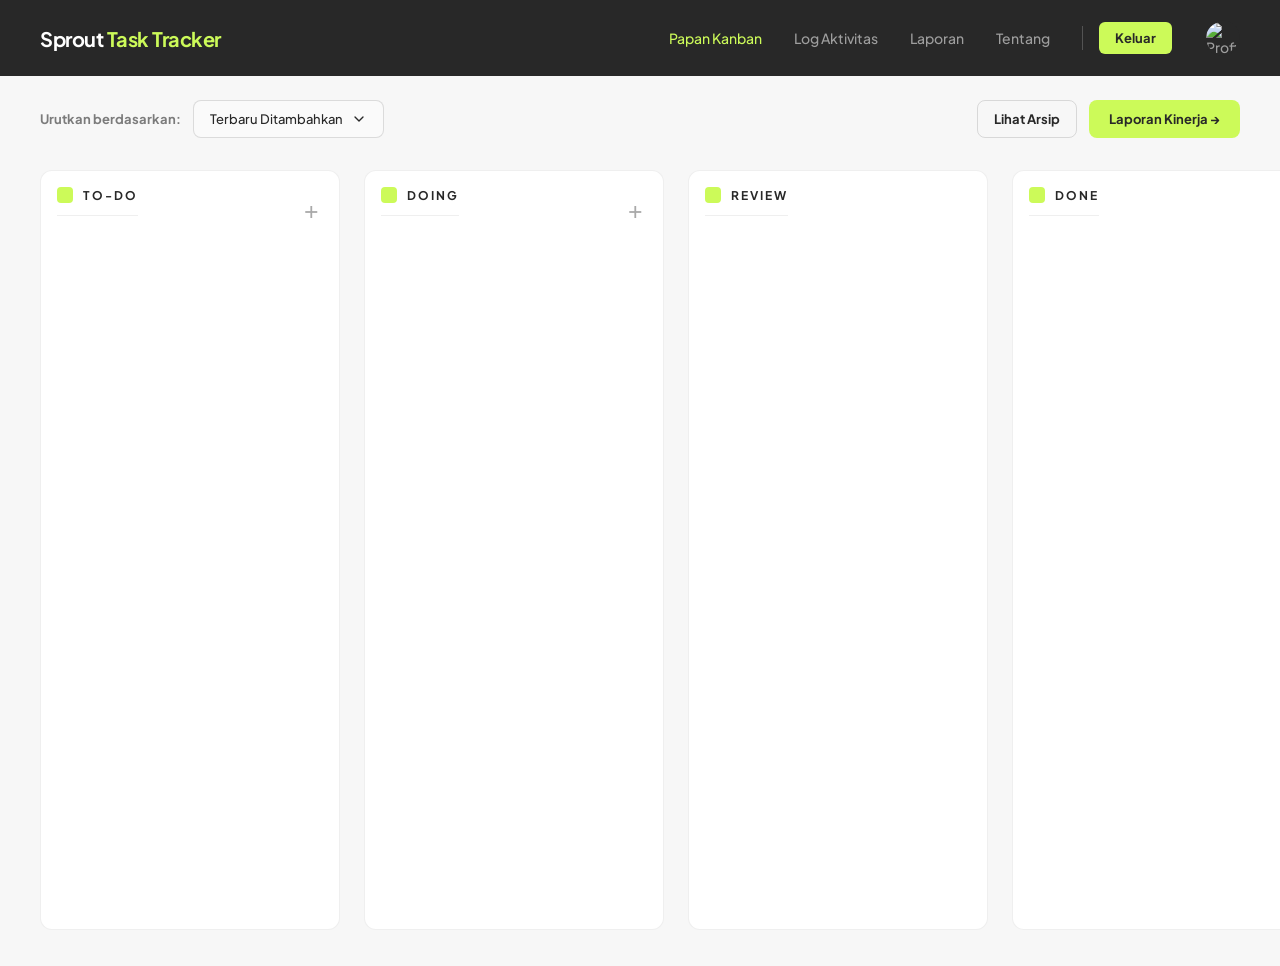
==== index.html @ 3f8a5797 "Add favicon link to index.html" ====
<!DOCTYPE html>
<html lang="id">
<head>
    <meta charset="UTF-8">
    <meta name="viewport" content="width=device-width, initial-scale=1.0">
    <title>Sprout Task Tracker</title>
    <link rel="icon" type="image/svg+xml" href="data:image/svg+xml,<svg xmlns='http://www.w3.org/2000/svg' viewBox='0 0 100 100'><rect width='100' height='100' rx='20' fill='%23282828'/><path d='M30,80 C30,50 50,30 80,30 C60,50 45,60 45,80 Z' fill='%23CCFA59'/></svg>">
    <link href="https://fonts.googleapis.com/css2?family=Plus+Jakarta+Sans:wght@400;500;700&display=swap" rel="stylesheet">
    <link rel="stylesheet" href="style.css">
</head>
<body>
    <nav class="navbar">
        <h2>Sprout <span>Task Tracker</span></h2>
        <div class="nav-links">
            <a href="index.html" class="active">Papan Kanban</a>
            <a href="log.html">Log Aktivitas</a>
            <a href="report.html">Laporan</a>
            <a href="tentang.html">Tentang</a>
            <div style="width: 1px; height: 24px; background: rgba(255,255,255,0.2); margin: 0 16px 0 32px;"></div>
            <button onclick="prosesLogout()" style="margin-left: 0;">Keluar</button>
            <a href="profile.html" class="nav-profile-link" style="position: relative;">
                <img id="navProfileIcon" src="" alt="Profil">
                <span id="notifBadge" class="notif-badge" style="display: none;"></span>
            </a>
        </div>
    </nav>

    <main class="board-container">
        <div class="board-controls" style="display: flex; justify-content: space-between; align-items: center; width: 100%;">
            <div style="display: flex; align-items: center; gap: 12px;">
                <span class="control-label">Urutkan berdasarkan:</span>
                <select id="sortSelect" class="sprout-select" onchange="renderPapanKanban()">
                    <option value="default">Terbaru Ditambahkan</option>
                    <option value="dueDate">Tenggat Waktu</option>
                    <option value="category">Kategori</option>
                </select>
            </div>
            <div style="display: flex; gap: 12px;">
                <button onclick="bukaModalArsip()" style="background-color: transparent; color: #282828; border: 1px solid rgba(40,40,40,0.15); padding: 10px 16px; border-radius: 8px; font-size: 13px; font-weight: 700; cursor: pointer;">Lihat Arsip</button>
                <button onclick="window.location.href='report.html'" style="background-color: #CCFA59; color: #282828; border: none; padding: 10px 20px; border-radius: 8px; font-size: 13px; font-weight: 700; cursor: pointer;">Laporan Kinerja →</button>
            </div>
        </div>

        <div class="board">
            <div class="column" ondrop="drop(event, 'todo')" ondragover="allowDrop(event)">
                <div class="column-header">
                    <h3>To-Do</h3>
                    <button class="icon-add-btn" onclick="bukaModalTambah('todo')" title="Tambah Tugas">+</button>
                </div>
                <div class="task-list" id="list-todo"></div>
            </div>
            <div class="column" ondrop="drop(event, 'doing')" ondragover="allowDrop(event)">
                <div class="column-header">
                    <h3>Doing</h3>
                    <button class="icon-add-btn" onclick="bukaModalTambah('doing')" title="Tambah Tugas">+</button>
                </div>
                <div class="task-list" id="list-doing"></div>
            </div>
            <div class="column" ondrop="drop(event, 'review')" ondragover="allowDrop(event)">
                <div class="column-header"><h3>Review</h3></div>
                <div class="task-list" id="list-review"></div>
            </div>
            <div class="column" ondrop="drop(event, 'done')" ondragover="allowDrop(event)">
                <div class="column-header"><h3>Done</h3></div>
                <div class="task-list" id="list-done"></div>
            </div>
        </div>
    </main>

    <div id="cardModal" class="modal">
        <div class="modal-content modal-large">
            <span class="close-btn" onclick="tutupModal()">&times;</span>
            <h2 id="modalHeader">Detail Tugas</h2>
            <form id="taskForm" onsubmit="simpanTugas(event)">
                <div class="input-group">
                    <label>Judul Tugas</label>
                    <input type="text" id="inputTitle" required>
                </div>
                <div class="form-row">
                    <div class="input-group">
                        <label>Kategori</label>
                        <select id="inputCategory" required class="sprout-select"></select>
                    </div>
                    <div class="input-group">
                        <label>Tenggat Waktu</label>
                        <input type="date" id="inputDue" required>
                    </div>
                </div>
                <div class="input-group" style="position: relative;">
                    <label>PIC</label>
                    <div class="multi-select-container" onclick="document.getElementById('inputPerson').focus()">
                        <div id="selectedPics"></div>
                        <input type="text" id="inputPerson" autocomplete="off" placeholder="Ketik nama...">
                    </div>
                    <div id="picSuggestions" class="suggestions-box" style="display: none;"></div>
                </div>
                <div class="input-group">
                    <label>Deskripsi Tugas</label>
                    <div class="rich-text-toolbar">
                        <button type="button" onclick="formatText('bold')">B</button>
                        <button type="button" onclick="formatText('italic')">I</button>
                        <button type="button" onclick="formatText('underline')">U</button>
                        <div class="divider"></div>
                        <button type="button" onclick="formatText('insertUnorderedList')">• List</button>
                        <button type="button" onclick="tambahLink()">🔗 Link</button>
                    </div>
                    <div id="inputDesc" contenteditable="true" class="rich-text-editor" onkeyup="deteksiMention(event)"></div>
                </div>
                <label class="checkbox-container">
                    <input type="checkbox" id="inputDoneCheck">
                    <span class="checkmark"></span>
                    Tandai tugas ini telah selesai dikerjakan (Review)
                </label>
                <div class="form-actions">
                    <button type="button" id="btnDelete" class="delete-btn" onclick="hapusTugas()">Hapus</button>
                    <button type="submit" class="save-btn">Simpan Perubahan</button>
                </div>
            </form>
            <div id="commentSection">
                <h3>Komentar Tim</h3>
                <div id="commentsList"></div>
                <div class="add-comment-box">
                    <input type="text" id="inputComment" placeholder="Ketik @ untuk tag..." onkeyup="deteksiMention(event)">
                    <button type="button" onclick="simpanKomentar()">Kirim</button>
                </div>
            </div>
        </div>
    </div>

    <div id="archiveModal" class="modal">
        <div class="modal-content modal-large">
            <span class="close-btn" onclick="document.getElementById('archiveModal').style.display='none'">&times;</span>
            <h2>Pusat Arsip</h2>
            <p style="font-size: 13px; color: gray; margin-bottom: 24px;">Data historis yang tidak aktif di papan utama.</p>
            <div id="archiveList"></div>
        </div>
    </div>

    <div id="mentionBox" class="suggestions-box" style="display: none;"></div>
    <script type="module" src="script.js"></script>
</body>
</html>
---- style.css ----
/* =========================================
   SPROUT DIGITAL LAB - KANBAN THEME
   Berdasarkan Brand Guidelines 2026
========================================= */

/* PENGATURAN DASAR & TIPOGRAFI */
* {
    box-sizing: border-box;
    margin: 0;
    padding: 0;
    /* Plus Jakarta Sans sebagai satu-satunya typeface */
    font-family: 'Plus Jakarta Sans', sans-serif;
}

body {
    background-color: #F7F7F7; /* Seedbed Grey */
    color: #282828; /* Ground Black */
}

/* =========================================
   NAVIGASI (HEADER)
========================================= */
.navbar {
    display: flex;
    justify-content: space-between;
    align-items: center;
    background-color: #282828; /* Ground Black */
    padding: 20px 40px;
}

.navbar h2 {
    color: #FFFFFF;
    font-size: 20px;
    font-weight: 700;
    letter-spacing: -0.5px;
}

.navbar h2 span {
    color: #CCFA59; /* Sprout Acid */
}

.nav-links {
    display: flex;
    align-items: center;
}

.nav-links a {
    color: rgba(255,255,255,0.55);
    text-decoration: none;
    margin-left: 32px;
    font-weight: 500;
    font-size: 14px;
    transition: color 0.2s ease;
}

.nav-links a:hover, 
.nav-links a.active {
    color: #CCFA59; /* Sprout Acid */
}

.nav-links button {
    margin-left: 32px;
    padding: 8px 16px;
    background-color: #CCFA59;
    color: #282828;
    border: none;
    border-radius: 6px;
    font-size: 13px;
    font-weight: 700;
    cursor: pointer;
    transition: opacity 0.2s ease;
}

.nav-links button:hover {
    opacity: 0.8;
}

/* =========================================
   PAPAN KANBAN & KOLOM
========================================= */
.board {
    display: flex;
    padding: 32px 40px;
    gap: 24px;
    height: calc(100vh - 72px);
    overflow-x: auto;
}

.column {
    display: flex;
    flex-direction: column;
    background-color: #FFFFFF; /* Sesuaikan dengan warna background kontainer Anda */
    border: 1px solid rgba(40, 40, 40, 0.07); /* Border halus Sprout */
    border-radius: 12px;
    padding: 16px 16px 8px 16px; /* Padding bawah dikurangi sedikit untuk scrollbar */
    min-width: 300px;
    max-width: 300px;
    
    /* KUNCI UTAMA: Membatasi tinggi kolom agar tidak jebol ke bawah layar */
    max-height: calc(100vh - 140px); 
}

/* Desain Header Kolom meniru Section Label Sprout */
.column h3 {
    font-size: 12px;
    font-weight: 700;
    letter-spacing: 2px;
    text-transform: uppercase;
    color: #282828;
    margin-bottom: 12px;
    padding-bottom: 12px;
    border-bottom: 1px solid rgba(40,40,40,0.07);
    display: flex;
    align-items: center;
    gap: 10px;
}

/* Kotak Sprout Acid di sebelah judul kolom */
.column h3::before {
    content: '';
    display: inline-block;
    width: 16px;
    height: 16px;
    background: #CCFA59;
    border-radius: 4px;
}

/* Tombol Tambah Tugas */
.add-btn {
    width: 100%;
    padding: 12px;
    background-color: #F7F7F7;
    color: rgba(40,40,40,0.6);
    border: 1px dashed rgba(40,40,40,0.15);
    text-align: left;
    border-radius: 8px;
    font-size: 13px;
    font-weight: 500;
    cursor: pointer;
    margin-bottom: 8px;
    transition: all 0.2s ease;
}

.add-btn:hover {
    background-color: #CCFA59;
    color: #282828;
    border-color: #CCFA59;
    border-style: solid;
}

/* =========================================
   KARTU TUGAS (CARDS)
========================================= */
.task-list {
    flex: 1; /* Memaksa daftar tugas mengambil sisa ruang di dalam kolom */
    overflow-y: auto; /* Memunculkan scrollbar vertikal JIKA kartu kepenuhan */
    overflow-x: hidden;
    min-height: 50px;
    padding-right: 4px; /* Memberi ruang agar scrollbar tidak menempel ke kartu */
    padding-bottom: 16px; /* Ruang nafas di bawah kartu terakhir */
}

.task-list::-webkit-scrollbar {
    width: 6px;
}

.task-list::-webkit-scrollbar-track {
    background: transparent;
}

.task-list::-webkit-scrollbar-thumb {
    background-color: rgba(40, 40, 40, 0.15); /* Abu-abu halus ala Seedbed Grey */
    border-radius: 10px;
}

.task-list::-webkit-scrollbar-thumb:hover {
    background-color: rgba(40, 40, 40, 0.3);
}

.card {
    background-color: #FFFFFF;
    border-radius: 8px;
    padding: 18px;
    border: 1px solid rgba(40,40,40,0.07);
    cursor: grab;
    transition: transform 0.1s ease, border-color 0.2s ease, box-shadow 0.2s ease;
}

.card:hover {
    border-color: rgba(40,40,40,0.2);
    box-shadow: 0 4px 12px rgba(40,40,40,0.05);
}

.card:active {
    cursor: grabbing;
    transform: scale(0.98);
}

.card h4 {
    font-size: 15px;
    font-weight: 700;
    color: #282828;
    margin-bottom: 6px;
    line-height: 1.4;
}

.card p {
    font-size: 12px;
    color: rgba(40,40,40,0.55);
    font-weight: 400;
}

/* =========================================
   MODAL / FORM POPUP
========================================= */
.modal {
    display: none;
    position: fixed;
    z-index: 1000;
    left: 0;
    top: 0;
    width: 100vw;
    height: 100vh;
    background-color: rgba(40, 40, 40, 0.6); /* Latar gelap yang lebih netral */
    backdrop-filter: blur(4px);
    align-items: center;
    justify-content: center;
}

.modal-content {
    background-color: #FFFFFF;
    padding: 32px;
    border-radius: 16px;
    width: 90%;
    max-width: 540px;
    position: relative;
    margin: auto;
    border: 1px solid rgba(40,40,40,0.07);
    box-shadow: 0 16px 40px rgba(0,0,0,0.1);
}

.close-btn {
    color: rgba(40,40,40,0.3);
    position: absolute;
    top: 24px;
    right: 28px;
    font-size: 28px;
    font-weight: 500;
    cursor: pointer;
    line-height: 1;
}

.close-btn:hover {
    color: #282828;
}

#modalHeader {
    font-size: 24px;
    font-weight: 700;
    color: #282828;
    margin-bottom: 24px;
    letter-spacing: -0.5px;
}

.input-group {
    margin-bottom: 20px;
}

.input-group-row {
    display: flex;
    justify-content: space-between;
    gap: 16px;
}

.input-group-row .input-group {
    width: 50%;
}

.input-group label {
    display: block;
    font-size: 12px;
    font-weight: 700;
    color: #282828;
    margin-bottom: 8px;
}

.input-group input,
.input-group textarea {
    width: 100%;
    padding: 12px 16px;
    border: 1px solid rgba(40,40,40,0.15);
    border-radius: 8px;
    font-size: 14px;
    color: #282828;
    background-color: #FAFAFA;
    transition: all 0.2s ease;
}

.input-group input:focus,
.input-group textarea:focus {
    border-color: #282828;
    background-color: #FFFFFF;
    outline: none;
    box-shadow: 0 0 0 3px rgba(204,250,89,0.3); /* Glow Sprout Acid saat fokus */
}

/* Tombol Aksi di Modal */
.modal-actions {
    display: flex;
    justify-content: flex-end;
    gap: 12px;
    margin-top: 32px;
    padding-top: 24px;
    border-top: 1px solid rgba(40,40,40,0.07);
}

.save-btn {
    background-color: #282828;
    color: #FFFFFF;
    border: none;
    padding: 12px 24px;
    border-radius: 8px;
    font-size: 14px;
    font-weight: 700;
    cursor: pointer;
    transition: all 0.2s ease;
}

.save-btn:hover {
    background-color: #CCFA59;
    color: #282828;
}

.delete-btn {
    background-color: #FFFFFF;
    color: #E23B3B; /* Warna Misuse dari guideline */
    border: 1px solid rgba(226,59,59,0.3);
    padding: 12px 24px;
    border-radius: 8px;
    font-size: 14px;
    font-weight: 700;
    cursor: pointer;
    transition: all 0.2s ease;
}

.delete-btn:hover {
    background-color: #E23B3B;
    color: #FFFFFF;
}

/* =========================================
   HALAMAN LOGIN & LAINNYA
========================================= */
.login-page {
    background-color: #F7F7F7;
    display: flex;
    justify-content: center;
    align-items: center;
    height: 100vh;
}

.login-container {
    width: 100%;
    max-width: 400px;
    padding: 20px;
}

.login-box {
    background-color: #FFFFFF;
    padding: 48px 40px;
    border-radius: 16px;
    border: 1px solid rgba(40,40,40,0.07);
    text-align: center;
}

.login-box h2 {
    font-size: 28px;
    font-weight: 700;
    color: #282828;
    margin-bottom: 8px;
    letter-spacing: -1px;
}

.login-box p {
    font-size: 14px;
    color: rgba(40,40,40,0.55);
    margin-bottom: 32px;
}

.google-btn {
    display: flex;
    align-items: center;
    justify-content: center;
    width: 100%;
    padding: 14px;
    background-color: #282828;
    color: #FFFFFF;
    border: none;
    border-radius: 8px;
    font-size: 14px;
    font-weight: 700;
    cursor: pointer;
    transition: background-color 0.2s;
}

.google-btn:hover {
    background-color: #CCFA59;
    color: #282828;
}

/* =========================================
   TABEL LOG AKTIVITAS
========================================= */
.content-page {
    padding: 48px 40px;
    max-width: 1000px;
    margin: 0 auto;
}

.content-page h1 {
    font-size: 32px;
    font-weight: 700;
    color: #282828;
    margin-bottom: 24px;
    letter-spacing: -1px;
}

.log-table {
    width: 100%;
    border-collapse: collapse;
    background: #FFFFFF;
    border-radius: 12px;
    overflow: hidden;
    border: 1px solid rgba(40,40,40,0.07);
}

.log-table th, .log-table td {
    padding: 16px 20px;
    text-align: left;
    border-bottom: 1px solid rgba(40,40,40,0.07);
    font-size: 14px;
}

.log-table th {
    background-color: #F7F7F7;
    color: #282828;
    font-weight: 700;
}

.log-table td {
    color: rgba(40,40,40,0.7);
}

.log-table tr:last-child td {
    border-bottom: none;
}
/* =========================================
   FITUR BARU: KATEGORI, SORTING, RICH TEXT, KOMENTAR
========================================= */

.board-container {
    display: flex;
    flex-direction: column;
}

/* Kontrol Sorting */
.board-controls {
    padding: 24px 40px 0 40px;
    display: flex;
    align-items: center;
    gap: 12px;
}

.control-label {
    font-size: 13px;
    font-weight: 700;
    color: rgba(40,40,40,0.6);
}

#sortSelect {
    padding: 10px 40px 10px 16px; /* Ruang ekstra di kanan untuk panah */
    border: 1px solid rgba(40,40,40,0.15);
    border-radius: 8px;
    font-size: 13px;
    font-weight: 500;
    background-color: #FFFFFF;
    color: #282828;
    cursor: pointer;
    transition: all 0.2s ease;
}

#sortSelect:focus {
    border-color: #282828;
    outline: none;
    box-shadow: 0 0 0 3px rgba(204,250,89,0.3); /* Glow Sprout Acid */
}

/* Kategori Pill pada Kartu */
.card-category {
    display: inline-block;
    padding: 4px 8px;
    background-color: #F7F7F7;
    border: 1px solid rgba(40,40,40,0.1);
    border-radius: 4px;
    font-size: 10px;
    font-weight: 700;
    text-transform: uppercase;
    letter-spacing: 0.5px;
    color: #282828;
    margin-bottom: 8px;
}

/* Modal Ekstra Lebar */
.modal-large {
    max-width: 700px;
    max-height: 90vh;
    overflow-y: auto;
}

.input-group select {
    width: 100%;
    padding: 12px 40px 12px 16px; 
    border: 1px solid rgba(40,40,40,0.15);
    border-radius: 8px;
    font-size: 14px;
    color: #282828;
    background-color: #FAFAFA;
    transition: all 0.2s ease;
    cursor: pointer;
}

.input-group select:focus {
    border-color: #282828;
    background-color: #FFFFFF;
    outline: none;
    box-shadow: 0 0 0 3px rgba(204,250,89,0.3);
}

/* Rich Text Editor */
.rich-text-toolbar {
    display: flex;
    gap: 6px;
    padding: 8px;
    background: #FAFAFA;
    border: 1px solid rgba(40,40,40,0.15);
    border-bottom: none;
    border-radius: 8px 8px 0 0;
}

.rich-text-toolbar button {
    padding: 6px 12px;
    background: #FFFFFF;
    border: 1px solid rgba(40,40,40,0.1);
    border-radius: 4px;
    font-size: 13px;
    cursor: pointer;
}

.rich-text-toolbar button:hover {
    background: #CCFA59;
}

.rich-text-editor {
    min-height: 120px;
    padding: 16px;
    border: 1px solid rgba(40,40,40,0.15);
    border-radius: 0 0 8px 8px;
    background-color: #FFFFFF;
    font-size: 14px;
    line-height: 1.6;
    overflow-y: auto;
}

.rich-text-editor img {
    max-width: 100%;
    border-radius: 6px;
    margin: 10px 0;
}

.rich-text-editor a {
    color: #0052cc;
    text-decoration: underline;
}

/* Checklist Pindah ke Review */
.checklist-box {
    margin-top: 16px;
    padding: 16px;
    background: rgba(204,250,89,0.15);
    border: 1px solid #CCFA59;
    border-radius: 8px;
}

.checkbox-container {
    display: flex;
    align-items: center;
    font-size: 14px;
    font-weight: 700;
    color: #282828;
    cursor: pointer;
    gap: 10px;
}

.checkbox-container input {
    width: 18px;
    height: 18px;
    cursor: pointer;
}

/* Seksi Komentar */
.comments-section {
    margin-top: 32px;
    padding-top: 24px;
    border-top: 1px solid rgba(40,40,40,0.07);
}

.comments-section h3 {
    font-size: 14px;
    font-weight: 700;
    margin-bottom: 16px;
}

.comments-list {
    display: flex;
    flex-direction: column;
    gap: 12px;
    margin-bottom: 16px;
}

.comment-item {
    background: #F7F7F7;
    padding: 12px 16px;
    border-radius: 8px;
}

.comment-meta {
    font-size: 11px;
    color: rgba(40,40,40,0.5);
    margin-bottom: 4px;
}

.comment-meta strong {
    color: #282828;
}

.comment-text {
    font-size: 13px;
    color: #282828;
}

.add-comment-box {
    display: flex;
    gap: 10px;
}

.add-comment-box input {
    flex: 1;
    padding: 10px 14px;
    border: 1px solid rgba(40,40,40,0.15);
    border-radius: 6px;
    font-size: 13px;
}

.add-comment-box button {
    background: #CCFA59;
    color: #282828;
    border: none;
    padding: 0 20px;
    border-radius: 6px;
    font-weight: 700;
    cursor: pointer;
}

/* =========================================
   UPDATE: FITUR REPLY (BALAS KOMENTAR)
========================================= */
.comment-actions {
    margin-top: 6px;
}

.btn-reply-toggle {
    background: transparent;
    border: none;
    color: #0052cc;
    font-size: 11px;
    font-weight: 700;
    cursor: pointer;
    padding: 0;
}

.btn-reply-toggle:hover {
    text-decoration: underline;
}

.replies-container {
    margin-top: 10px;
    padding-left: 16px;
    border-left: 2px solid rgba(40,40,40,0.1);
    display: flex;
    flex-direction: column;
    gap: 8px;
}

.reply-item {
    background: #FFFFFF;
    padding: 10px 14px;
    border-radius: 6px;
    border: 1px solid rgba(40,40,40,0.07);
}

.reply-form {
    display: flex;
    gap: 8px;
    margin-top: 10px;
    padding-left: 16px;
}

.reply-form input {
    flex: 1;
    padding: 8px 12px;
    border: 1px solid rgba(40,40,40,0.15);
    border-radius: 6px;
    font-size: 12px;
}

.reply-form button {
    background: #282828;
    color: #FFFFFF;
    border: none;
    padding: 0 16px;
    border-radius: 6px;
    font-size: 11px;
    font-weight: 700;
    cursor: pointer;
}

.reply-form button:hover {
    background: #CCFA59;
    color: #282828;
}

/* =========================================
   PERBAIKAN DROPDOWN (SPROUT SELECT)
========================================= */
.sprout-select {
    appearance: none;
    -webkit-appearance: none;
    width: 100%;
    padding: 12px 40px 12px 16px; 
    border: 1px solid rgba(40,40,40,0.15);
    border-radius: 8px;
    font-size: 13px;
    font-weight: 500;
    color: #282828;
    background-color: #FFFFFF;
    background-image: url("data:image/svg+xml;charset=UTF-8,%3csvg xmlns='http://www.w3.org/2000/svg' viewBox='0 0 24 24' fill='none' stroke='%23282828' stroke-width='2' stroke-linecap='round' stroke-linejoin='round'%3e%3cpolyline points='6 9 12 15 18 9'%3e%3c/polyline%3e%3c/svg%3e");
    background-repeat: no-repeat;
    background-position: right 16px center;
    background-size: 16px;
    cursor: pointer;
    transition: all 0.2s ease;
}

#sortSelect.sprout-select {
    width: auto; /* Khusus filter urutan, lebarnya menyesuaikan isi */
    padding-top: 10px;
    padding-bottom: 10px;
    background-color: #FAFAFA;
}

.sprout-select:focus {
    border-color: #282828;
    background-color: #FFFFFF;
    outline: none;
    box-shadow: 0 0 0 3px rgba(204,250,89,0.3); /* Glow Sprout Acid */
}

/* =========================================
   GAYA KETERANGAN BALAS KOMENTAR
========================================= */
.reply-badge {
    display: inline-block;
    font-size: 11px;
    color: rgba(40,40,40,0.6);
    background-color: rgba(40,40,40,0.05);
    padding: 4px 8px;
    border-radius: 4px;
    margin-bottom: 8px;
    font-weight: 500;
}

.reply-badge strong {
    color: #282828;
    font-weight: 700;
}

/* =========================================
   GAYA UNTUK HALAMAN LAPORAN (STATS)
========================================= */
.story-stats { 
    display: grid; 
    grid-template-columns: repeat(3, 1fr); 
    gap: 16px; 
}

.stat-card { 
    border-radius: 12px; 
    padding: 24px; 
}

.stat-dark { 
    background: #282828; 
}

.stat-white { 
    background: #FFFFFF; 
    border: 1px solid rgba(40,40,40,0.07); 
}

.stat-num { 
    font-size: 40px; 
    font-weight: 700; 
    line-height: 1; 
    margin-bottom: 8px; 
    letter-spacing: -1px;
}

.stat-num-dark { color: #CCFA59; }
.stat-num-white { color: #282828; }

.stat-label { 
    font-size: 13px; 
    font-weight: 700; 
    margin-bottom: 4px; 
}

.stat-label-dark { color: rgba(255,255,255,0.7); }
.stat-label-white { color: #282828; }

.stat-desc { font-size: 12px; }
.stat-desc-dark { color: rgba(255,255,255,0.4); }
.stat-desc-white { color: rgba(40,40,40,0.45); }

/* =========================================
   GAYA GRAFIK BAR HORIZONTAL (CUSTOM)
========================================= */
.progress-row {
    display: flex;
    align-items: center;
    margin-bottom: 20px;
}

.progress-label {
    width: 160px;
    font-weight: 700;
    font-size: 14px;
    text-align: right;
    padding-right: 24px;
    color: #282828;
    flex-shrink: 0;
}

.progress-track {
    flex: 1;
    background-color: #FFFFFF;
    border: 1px solid rgba(40,40,40,0.07);
    border-radius: 8px; /* Mengikuti gaya membulat di gambar */
    height: 48px;
    position: relative;
    overflow: hidden;
}

.progress-fill {
    height: 100%;
    border-radius: 8px;
    display: flex;
    align-items: center;
    justify-content: flex-end;
    padding-right: 20px;
    transition: width 0.8s ease-out; /* Animasi saat dimuat */
    min-width: 40px; /* Ruang minimum agar angka % tidak terpotong */
}

/* Warna berdasarkan pedoman Sprout */
.progress-fill.acid { 
    background-color: #CCFA59; 
    color: #282828; 
}
.progress-fill.black { 
    background-color: #282828; 
    color: #CCFA59; 
}
.progress-fill.grey { 
    background-color: rgba(40,40,40,0.2); 
    color: #282828; 
}

.progress-text {
    font-weight: 700;
    font-size: 15px;
}
/* =========================================
   GAYA HALAMAN PROFIL
========================================= */
.profile-wrapper {
    display: grid;
    grid-template-columns: 1fr 2fr; /* Kolom kiri lebih kecil dari kanan */
    gap: 24px;
}

.profile-card {
    background: #FFFFFF;
    padding: 32px;
    border-radius: 12px;
    border: 1px solid rgba(40,40,40,0.07);
    text-align: center;
    height: fit-content;
}

.avatar-section {
    display: flex;
    flex-direction: column;
    align-items: center;
    gap: 12px;
}

.avatar-wrapper {
    width: 140px;
    height: 140px;
    border-radius: 50%;
    overflow: hidden;
    border: 3px solid #CCFA59; /* Aksen Sprout Acid */
    padding: 4px; /* Memberi jarak antara border dan gambar */
    background: #FFFFFF;
}

.avatar-wrapper img {
    width: 100%;
    height: 100%;
    border-radius: 50%;
    object-fit: cover;
}

.upload-btn {
    background-color: #F7F7F7;
    color: #282828;
    border: 1px solid rgba(40,40,40,0.15);
    padding: 6px 16px;
    border-radius: 6px;
    font-size: 12px;
    font-weight: 700;
    cursor: pointer;
    transition: all 0.2s ease;
}

.upload-btn:hover {
    background-color: #282828;
    color: #FFFFFF;
}

.history-card {
    background: #FFFFFF;
    padding: 32px;
    border-radius: 12px;
    border: 1px solid rgba(40,40,40,0.07);
}

.history-list {
    display: flex;
    flex-direction: column;
    gap: 16px;
    max-height: 500px;
    overflow-y: auto;
    padding-right: 10px;
}

.history-item {
    display: flex;
    gap: 16px;
    padding-bottom: 16px;
    border-bottom: 1px dashed rgba(40,40,40,0.1);
}

.history-item:last-child {
    border-bottom: none;
    padding-bottom: 0;
}

.history-time {
    font-size: 11px;
    font-weight: 700;
    color: rgba(40,40,40,0.4);
    width: 100px; /* Lebar tetap agar sejajar */
    flex-shrink: 0;
}

.history-content {
    font-size: 13px;
    color: #282828;
    line-height: 1.5;
}

.history-content strong {
    color: #CCFA59;
    background: #282828;
    padding: 2px 6px;
    border-radius: 4px;
    font-weight: 700;
}

/* =========================================
   GAYA NAVIGASI PROFIL ICON
========================================= */
.nav-profile-link {
    margin-left: 16px;
    display: flex;
    align-items: center;
    text-decoration: none;
    position: relative;
}

#navProfileIcon {
    width: 36px;
    height: 36px;
    border-radius: 50%;
    object-fit: cover;
    border: 2px solid transparent; /* Border transparan default */
    background-color: #282828; /* Warna dasar jika gambar belum termuat */
    transition: all 0.2s ease;
}

/* Efek menyala saat disorot mouse (Hover) */
.nav-profile-link:hover #navProfileIcon {
    border-color: #CCFA59;
    box-shadow: 0 0 8px rgba(204, 250, 89, 0.4);
}

/* =========================================
   GAYA MULTI-SELECT PIC & AUTOCOMPLETE
========================================= */
.multi-select-container {
    display: flex;
    flex-wrap: wrap;       /* Mengizinkan elemen turun ke baris baru jika penuh */
    align-items: center;   /* Menyelaraskan tag dan teks di tengah secara vertikal */
    gap: 8px;              /* Jarak antar tag dan input */
    padding: 8px 12px;
    border: 1px solid rgba(40, 40, 40, 0.15);
    border-radius: 8px;
    background-color: #FFFFFF;
    cursor: text;
    min-height: 44px;
}
#selectedPics {
    display: flex;
    flex-wrap: wrap;
    gap: 6px;
}

.pic-tag {
    display: inline-flex;
    align-items: center;
    background-color: #CCFA59; /* Sprout Acid */
    color: #282828;
    padding: 4px 10px;
    border-radius: 6px;
    font-size: 13px;
    font-weight: 700;
    white-space: nowrap; /* Mencegah nama terpotong jadi dua baris */
}

.multi-select-container input {
    flex: 1;              /* Mengambil sisa ruang kosong di kanan */
    min-width: 120px;     /* Mencegah input terlalu kecil */
    border: none;
    outline: none;
    background: transparent;
    font-size: 13px;
    padding: 4px 0;
}

.multi-select-container:focus-within {
    border-color: #282828;
    background-color: #FFFFFF;
    box-shadow: 0 0 0 3px rgba(204,250,89,0.3);
}

/* Tag/Pill Nama PIC */
.pic-tag {
    background-color: #CCFA59;
    color: #282828;
    padding: 4px 10px;
    border-radius: 6px;
    font-size: 12px;
    font-weight: 700;
    display: flex;
    align-items: center;
    gap: 6px;
}

.remove-tag {
    cursor: pointer;
    font-size: 14px;
    line-height: 1;
    opacity: 0.6;
    transition: opacity 0.2s;
}

.remove-tag:hover {
    opacity: 1;
}

/* Kotak Saran (Dropdown) */
.suggestions-box {
    position: absolute;
    top: calc(100% + 4px);
    left: 0;
    width: 100%;
    background: #FFFFFF;
    border: 1px solid rgba(40,40,40,0.15);
    border-radius: 8px;
    box-shadow: 0 8px 24px rgba(0,0,0,0.12);
    z-index: 100;
    max-height: 160px;
    overflow-y: auto;
}

.suggestion-item {
    padding: 10px 16px;
    font-size: 13px;
    font-weight: 500;
    color: #282828;
    cursor: pointer;
    border-bottom: 1px solid rgba(40,40,40,0.05);
    transition: background 0.2s;
}

.suggestion-item:last-child {
    border-bottom: none;
}

.suggestion-item:hover {
    background-color: #F7F7F7;
    border-left: 3px solid #CCFA59;
    padding-left: 13px; /* Mengimbangi border agar teks tidak geser */
}

/* =========================================
   GAYA SISTEM NOTIFIKASI
========================================= */
.notif-badge {
    position: absolute;
    top: 0; /* Sesuaikan posisi agar pas di pojok foto */
    right: 0;
    width: 12px;
    height: 12px;
    background-color: #E23B3B; 
    border: 2px solid #282828; 
    border-radius: 50%;
    z-index: 10; /* Pastikan berada di atas gambar */
    pointer-events: none; /* Agar tidak menghalangi klik ke profil */
    animation: pulseNotif 2s infinite;
}

@keyframes pulseNotif {
    0% { box-shadow: 0 0 0 0 rgba(226, 59, 59, 0.4); }
    70% { box-shadow: 0 0 0 6px rgba(226, 59, 59, 0); }
    100% { box-shadow: 0 0 0 0 rgba(226, 59, 59, 0); }
}

.notif-item {
    padding: 14px 16px;
    background: #FFFFFF;
    border: 1px solid rgba(40,40,40,0.1);
    border-left: 4px solid #E23B3B; /* Tanda merah belum dibaca */
    border-radius: 8px;
    font-size: 13px;
    color: #282828;
    line-height: 1.5;
}

.notif-item.read {
    border-left-color: #CCFA59; /* Hijau Sprout jika sudah dibaca */
    background: #FAFAFA;
    opacity: 0.7;
}

.notif-time {
    font-size: 11px;
    color: rgba(40,40,40,0.5);
    margin-bottom: 6px;
    font-weight: 700;
}

/* =========================================
   GAYA TOMBOL ARSIP DALAM KARTU
========================================= */
.card-archive-btn {
    background: transparent;
    border: none;
    color: rgba(40, 40, 40, 0.2); /* Sangat samar secara default */
    cursor: pointer;
    padding: 4px;
    border-radius: 4px;
    display: flex;
    align-items: center;
    justify-content: center;
    transition: all 0.2s ease;
}

/* Muncul lebih jelas saat kartu atau tombol disorot */
.card:hover .card-archive-btn {
    color: rgba(40, 40, 40, 0.5);
}

.card-archive-btn:hover {
    background-color: rgba(204, 250, 89, 0.2); /* Aksen tipis Sprout Acid */
    color: #282828 !important;
}

/* =========================================
   PERBAIKAN TATA LETAK MODAL (ANTI TABRAKAN)
========================================= */

/* 1. Pemisah antara Checkbox Selesai dan Tombol Hapus/Simpan */
.checkbox-container {
    display: flex;
    align-items: center;
    margin-top: 16px;
    margin-bottom: 32px !important; /* Memaksa jarak jauh ke bawah */
    font-size: 13px;
}

.form-actions {
    display: flex;
    justify-content: flex-end;
    gap: 12px;
    padding-top: 20px;
    border-top: 1px solid rgba(40,40,40,0.1);
}

/* 2. Merenggangkan area Komentar */
#commentSection {
    margin-top: 24px;
    padding-top: 24px;
}

.comment-item {
    display: flex;
    flex-direction: column;
    gap: 8px; /* Memberi nafas antar teks di dalam satu komentar */
    margin-bottom: 20px;
    padding-bottom: 20px;
    border-bottom: 1px dashed rgba(40,40,40,0.15);
}

.comment-item:last-child {
    border-bottom: none;
    margin-bottom: 0;
}

.comment-meta {
    font-size: 12px;
    color: rgba(40,40,40,0.6);
}

.comment-text {
    font-size: 13px;
    line-height: 1.5;
    color: #282828;
}

/* 3. Merapikan form balasan komentar */
.reply-form {
    display: flex;
    gap: 8px;
    margin-top: 8px;
}

.reply-form input {
    flex: 1;
    padding: 8px 12px;
    border: 1px solid rgba(40,40,40,0.15);
    border-radius: 6px;
    font-size: 12px;
}

.reply-form button {
    padding: 8px 16px;
    background-color: #282828;
    color: #CCFA59;
    border: none;
    border-radius: 6px;
    font-size: 12px;
    font-weight: 700;
    cursor: pointer;
}

/* --- Penambahan di bagian bawah style.css --- */

.column-header {
    display: flex;
    justify-content: space-between;
    align-items: center;
    margin-bottom: 20px;
}

.icon-add-btn {
    background: transparent;
    border: none;
    font-size: 24px;
    font-weight: 400;
    color: rgba(40,40,40,0.4);
    cursor: pointer;
    line-height: 1;
    padding: 0 4px;
    transition: color 0.2s;
}

.icon-add-btn:hover { color: #282828; }

.checkbox-container {
    display: flex;
    align-items: center;
    margin-top: 24px;
    margin-bottom: 32px !important; /* Jarak ekstra agar tidak tabrakan dengan tombol simpan */
    font-size: 13px;
    cursor: pointer;
}

.form-actions {
    display: flex;
    justify-content: flex-end;
    gap: 12px;
    padding-top: 24px;
    border-top: 1px solid rgba(40,40,40,0.1);
}

#commentsList {
    display: flex;
    flex-direction: column;
    gap: 24px; /* Memberi jarak antar komentar agar tidak menumpuk */
    margin-bottom: 24px;
}

.comment-item {
    background: #FAFAFA;
    padding: 12px 16px;
    border-radius: 8px;
    border: 1px solid rgba(40,40,40,0.05);
}

.comment-text {
    margin-top: 8px;
    line-height: 1.6;
    font-size: 13px;
}

.reply-form {
    display: flex;
    gap: 8px;
    margin-top: 12px;
}

/* Mention Box Position Fix */
#mentionBox {
    position: fixed; /* Menembus modal */
    z-index: 1000000;
}

/* =========================================
   PERBAIKAN VISUAL KARTU (SPACING & TIPOGRAFI)
========================================= */

/* Menambahkan jarak antar kartu */
.card {
    margin-bottom: 12px; 
}

.card:last-child {
    margin-bottom: 0;
}

/* Mengecilkan judul kartu */
.card h4 {
    font-size: 14px; 
    line-height: 1.4;
    margin-top: 10px;
    margin-bottom: 8px;
    font-weight: 700;
    color: #282828;
}

/* Memperhalus tampilan ikon arsip outline */
.card-archive-btn {
    background: transparent;
    border: none;
    color: rgba(40,40,40,0.3); /* Samar saat tidak disorot */
    cursor: pointer;
    padding: 2px;
    display: flex;
    align-items: center;
    transition: color 0.2s ease;
}

.card-archive-btn:hover {
    color: #282828; /* Menjadi tebal saat disorot */
}

/* =========================================
   SPROUT RUNNER (MINI GAME)
========================================= */

#gameBoard {
    width: 100%;
    height: 150px;
    border: 1px solid rgba(40,40,40,0.15);
    border-radius: 8px;
    background-color: #F7F7F7;
    position: relative;
    overflow: hidden;
    cursor: pointer;
    box-shadow: inset 0 2px 8px rgba(0,0,0,0.02);
}

#sproutChar {
    width: 30px;
    height: 30px;
    background-color: #282828; /* Kotak hitam */
    border-radius: 6px;
    position: absolute;
    top: 120px; /* Ground level (150 - 30) */
    left: 40px;
    z-index: 2;
}

#cactusObs {
    width: 16px;
    height: 30px;
    background-color: #CCFA59; /* Rintangan hijau stabilo */
    border: 2px solid #282828;
    border-radius: 4px;
    position: absolute;
    top: 120px;
    left: 100%;
    z-index: 1;
}

#gameOverMsg {
    position: absolute;
    top: 50%;
    left: 50%;
    transform: translate(-50%, -50%);
    text-align: center;
    background: rgba(255,255,255,0.9);
    padding: 12px 24px;
    border-radius: 8px;
    border: 1px solid rgba(40,40,40,0.1);
    display: none; /* Sembunyikan saat mulai */
    z-index: 10;
}

/* Animasi Melompat */
.lompat {
    animation: loncatAnimasi 0.5s linear;
}

@keyframes loncatAnimasi {
    0% { top: 120px; }
    40% { top: 50px; }
    50% { top: 50px; }
    60% { top: 50px; }
    100% { top: 120px; }
}

/* Animasi Kaktus Berjalan */
.jalan {
    animation: jalanAnimasi 1.2s infinite linear;
}

@keyframes jalanAnimasi {
    0% { left: 100%; }
    100% { left: -20px; }
}
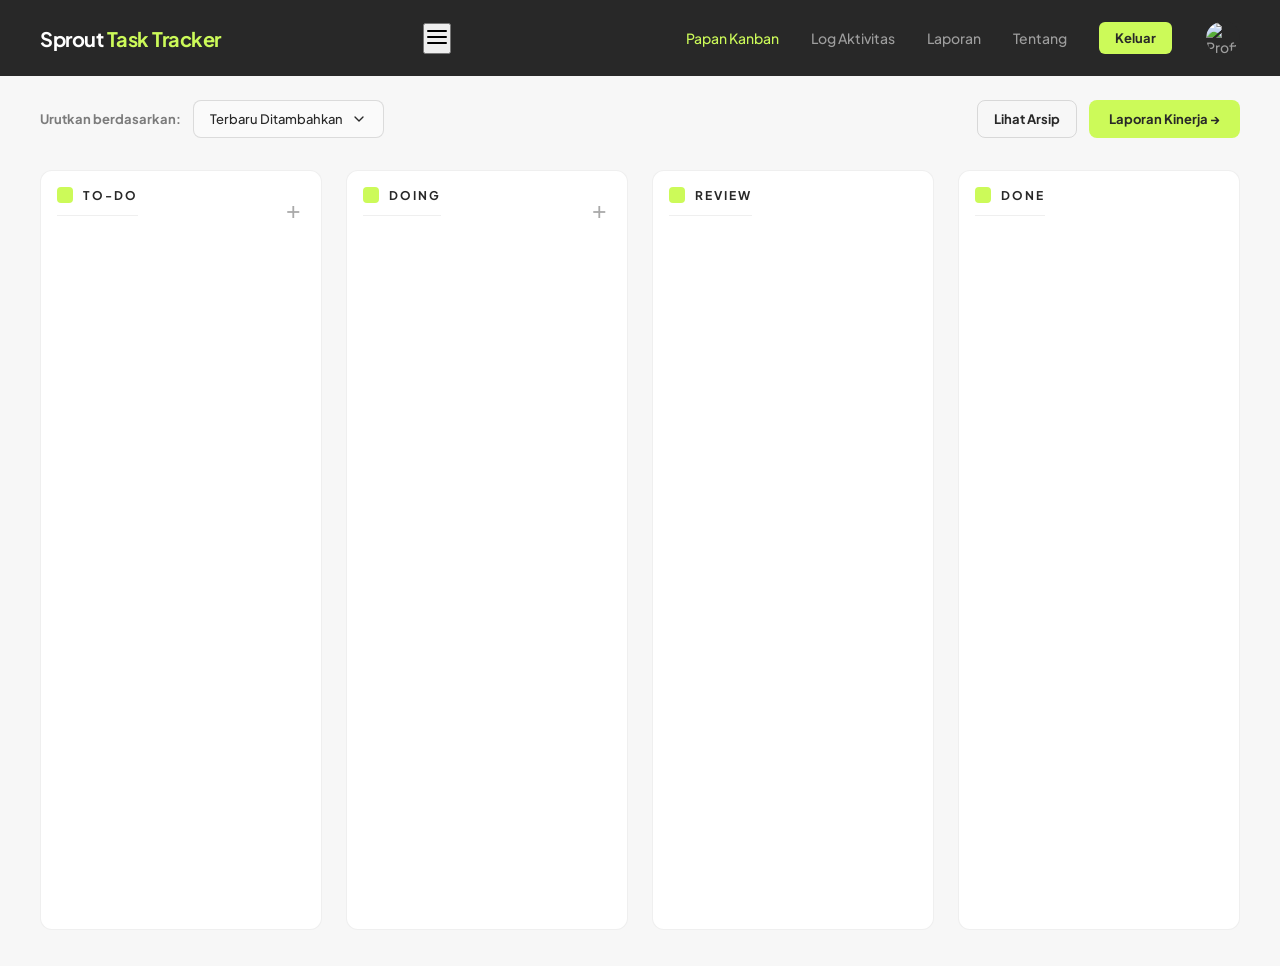
==== commit bb5e12b4: "Update index.html" ====
--- a/index.html
+++ b/index.html
@@ -11,13 +11,25 @@
 <body>
     <nav class="navbar">
         <h2>Sprout <span>Task Tracker</span></h2>
-        <div class="nav-links">
+        
+        <button class="hamburger-btn" id="hamburgerBtn" aria-label="Menu">
+            <svg width="24" height="24" viewBox="0 0 24 24" fill="none" stroke="currentColor" stroke-width="2" stroke-linecap="round" stroke-linejoin="round">
+                <line x1="3" y1="12" x2="21" y2="12"></line>
+                <line x1="3" y1="6" x2="21" y2="6"></line>
+                <line x1="3" y1="18" x2="21" y2="18"></line>
+            </svg>
+        </button>
+
+        <div class="nav-links" id="navLinks">
             <a href="index.html" class="active">Papan Kanban</a>
             <a href="log.html">Log Aktivitas</a>
             <a href="report.html">Laporan</a>
             <a href="tentang.html">Tentang</a>
-            <div style="width: 1px; height: 24px; background: rgba(255,255,255,0.2); margin: 0 16px 0 32px;"></div>
-            <button onclick="prosesLogout()" style="margin-left: 0;">Keluar</button>
+            
+            <div class="nav-divider"></div>
+            
+            <button onclick="prosesLogout()" class="logout-btn">Keluar</button>
+            
             <a href="profile.html" class="nav-profile-link" style="position: relative;">
                 <img id="navProfileIcon" src="" alt="Profil">
                 <span id="notifBadge" class="notif-badge" style="display: none;"></span>
--- a/style.css
+++ b/style.css
@@ -89,14 +89,16 @@
 .column {
     display: flex;
     flex-direction: column;
-    background-color: #FFFFFF; /* Sesuaikan dengan warna background kontainer Anda */
-    border: 1px solid rgba(40, 40, 40, 0.07); /* Border halus Sprout */
+    background-color: #FFFFFF;
+    border: 1px solid rgba(40, 40, 40, 0.07);
     border-radius: 12px;
-    padding: 16px 16px 8px 16px; /* Padding bawah dikurangi sedikit untuk scrollbar */
-    min-width: 300px;
-    max-width: 300px;
+    padding: 16px 16px 8px 16px;
     
-    /* KUNCI UTAMA: Membatasi tinggi kolom agar tidak jebol ke bawah layar */
+    /* PERUBAHAN: Membagi ruang secara otomatis dan merata */
+    flex: 1; 
+    min-width: 260px; /* Batas aman agar tidak terlalu gepeng di layar kecil */
+    max-width: none;  /* Menghapus batas 300px yang lama */
+    
     max-height: calc(100vh - 140px); 
 }
 
@@ -197,11 +199,21 @@
 }
 
 .card h4 {
-    font-size: 15px;
-    font-weight: 700;
-    color: #282828;
-    margin-bottom: 6px;
+    font-size: 14px; 
     line-height: 1.4;
+    margin-top: 10px;
+    margin-bottom: 8px;
+    font-weight: 700;
+    color: #282828;
+    
+    /* PERUBAHAN: Memotong teks maksimal 2 baris dengan '...' */
+    display: -webkit-box;
+    -webkit-line-clamp: 2;
+    -webkit-box-orient: vertical;
+    overflow: hidden;
+    text-overflow: ellipsis;
+    /* word-break memastikan kata yang sangat panjang ikut terpotong */
+    word-break: break-word; 
 }
 
 .card p {
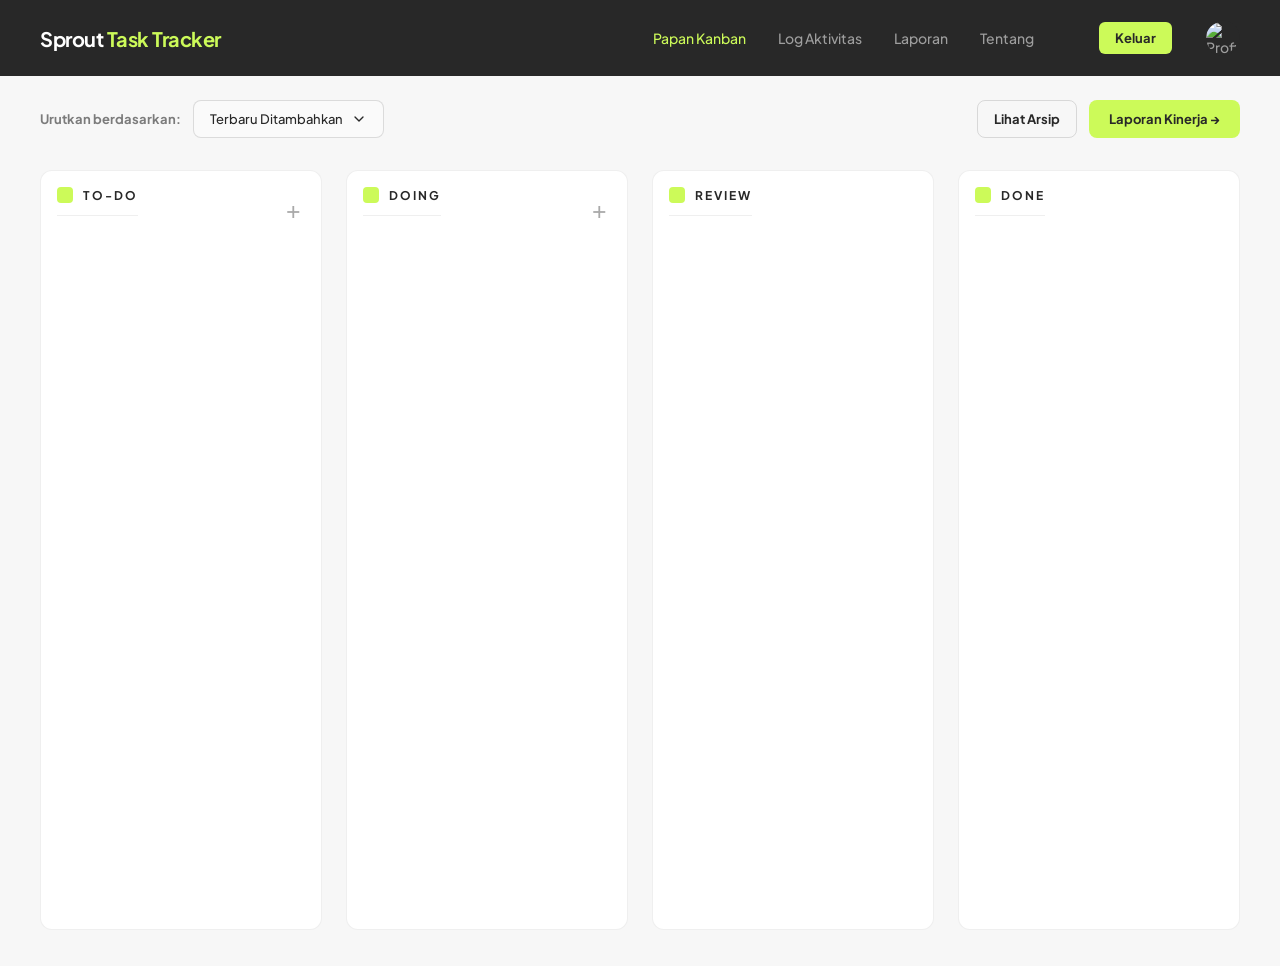
==== commit ba836218: "Update index.html" ====
--- a/index.html
+++ b/index.html
@@ -3,7 +3,7 @@
 <head>
     <meta charset="UTF-8">
     <meta name="viewport" content="width=device-width, initial-scale=1.0">
-    <title>Sprout Task Tracker</title>
+    <title>Task Tracker</title>
     <link rel="icon" type="image/svg+xml" href="data:image/svg+xml,<svg xmlns='http://www.w3.org/2000/svg' viewBox='0 0 100 100'><rect width='100' height='100' rx='20' fill='%23282828'/><path d='M30,80 C30,50 50,30 80,30 C60,50 45,60 45,80 Z' fill='%23CCFA59'/></svg>">
     <link href="https://fonts.googleapis.com/css2?family=Plus+Jakarta+Sans:wght@400;500;700&display=swap" rel="stylesheet">
     <link rel="stylesheet" href="style.css">
--- a/style.css
+++ b/style.css
@@ -509,17 +509,13 @@
 
 /* Kategori Pill pada Kartu */
 .card-category {
-    display: inline-block;
+    font-size: 10px;
+    font-weight: 800;
+    text-transform: uppercase;
     padding: 4px 8px;
-    background-color: #F7F7F7;
-    border: 1px solid rgba(40,40,40,0.1);
     border-radius: 4px;
-    font-size: 10px;
-    font-weight: 700;
-    text-transform: uppercase;
     letter-spacing: 0.5px;
-    color: #282828;
-    margin-bottom: 8px;
+    /* Background dan Color sekarang diatur secara dinamis oleh JS */
 }
 
 /* Modal Ekstra Lebar */
@@ -1493,3 +1489,78 @@
     0% { left: 100%; }
     100% { left: -20px; }
 }
+
+/* =========================================
+   RESPONSIVITAS NAVIGASI (HAMBURGER MENU)
+========================================= */
+
+/* Sembunyikan ikon hamburger di layar besar (Desktop) */
+.hamburger-btn {
+    display: none;
+    background: transparent;
+    border: none;
+    color: #CCFA59;
+    cursor: pointer;
+    padding: 4px;
+}
+
+/* Pembatas vertikal di navigasi (diubah menjadi class agar mudah dikontrol) */
+.nav-divider {
+    width: 1px; 
+    height: 24px; 
+    background: rgba(40,40,40,0.2); /* Diubah jadi gelap agar terlihat di menu mobile */
+    margin: 0 16px;
+}
+
+.logout-btn {
+    margin-left: 0;
+}
+
+/* --- ATURAN KHUSUS LAYAR KECIL (MOBILE & TABLET) --- */
+@media screen and (max-width: 768px) {
+    
+    .hamburger-btn {
+        display: block; /* Munculkan ikon hamburger */
+    }
+
+    .nav-links {
+        display: none; /* Sembunyikan menu bawaan */
+        flex-direction: column;
+        position: absolute;
+        top: 70px; /* Jarak dari atas (sesuaikan dengan tinggi navbar Anda) */
+        left: 0;
+        width: 100%;
+        background-color: #3c3d41;
+        box-shadow: 0 8px 16px rgba(0,0,0,0.1);
+        padding: 24px;
+        z-index: 9999;
+        align-items: flex-start;
+        gap: 16px;
+        border-top: 1px solid rgba(40,40,40,0.05);
+    }
+
+    /* Class ini akan ditambahkan oleh JavaScript saat tombol diklik */
+    .nav-links.show-menu {
+        display: flex;
+        animation: turunHalus 0.3s ease;
+    }
+
+    .nav-divider {
+        width: 100%;
+        height: 1px;
+        margin: 8px 0;
+    }
+
+    .nav-profile-link {
+        width: 100%;
+        display: flex;
+        align-items: center;
+        gap: 12px;
+    }
+}
+
+/* Animasi memunculkan menu agar tidak kaku */
+@keyframes turunHalus {
+    from { opacity: 0; transform: translateY(-10px); }
+    to { opacity: 1; transform: translateY(0); }
+}
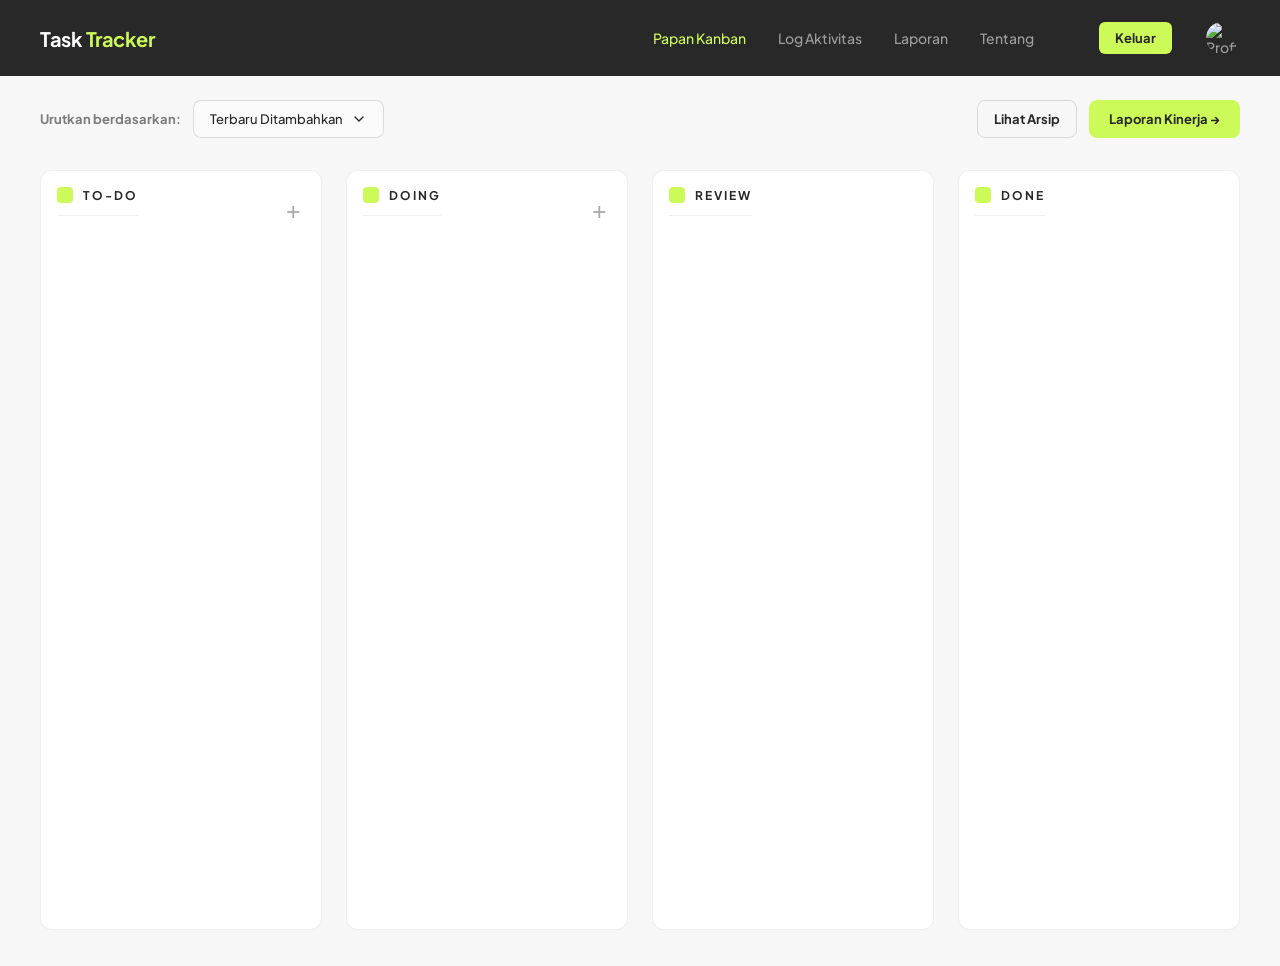
==== commit 168ce613: "Update index.html" ====
--- a/index.html
+++ b/index.html
@@ -10,7 +10,7 @@
 </head>
 <body>
     <nav class="navbar">
-        <h2>Sprout <span>Task Tracker</span></h2>
+        <h2>Task <span>Tracker</span></h2>
         
         <button class="hamburger-btn" id="hamburgerBtn" aria-label="Menu">
             <svg width="24" height="24" viewBox="0 0 24 24" fill="none" stroke="currentColor" stroke-width="2" stroke-linecap="round" stroke-linejoin="round">
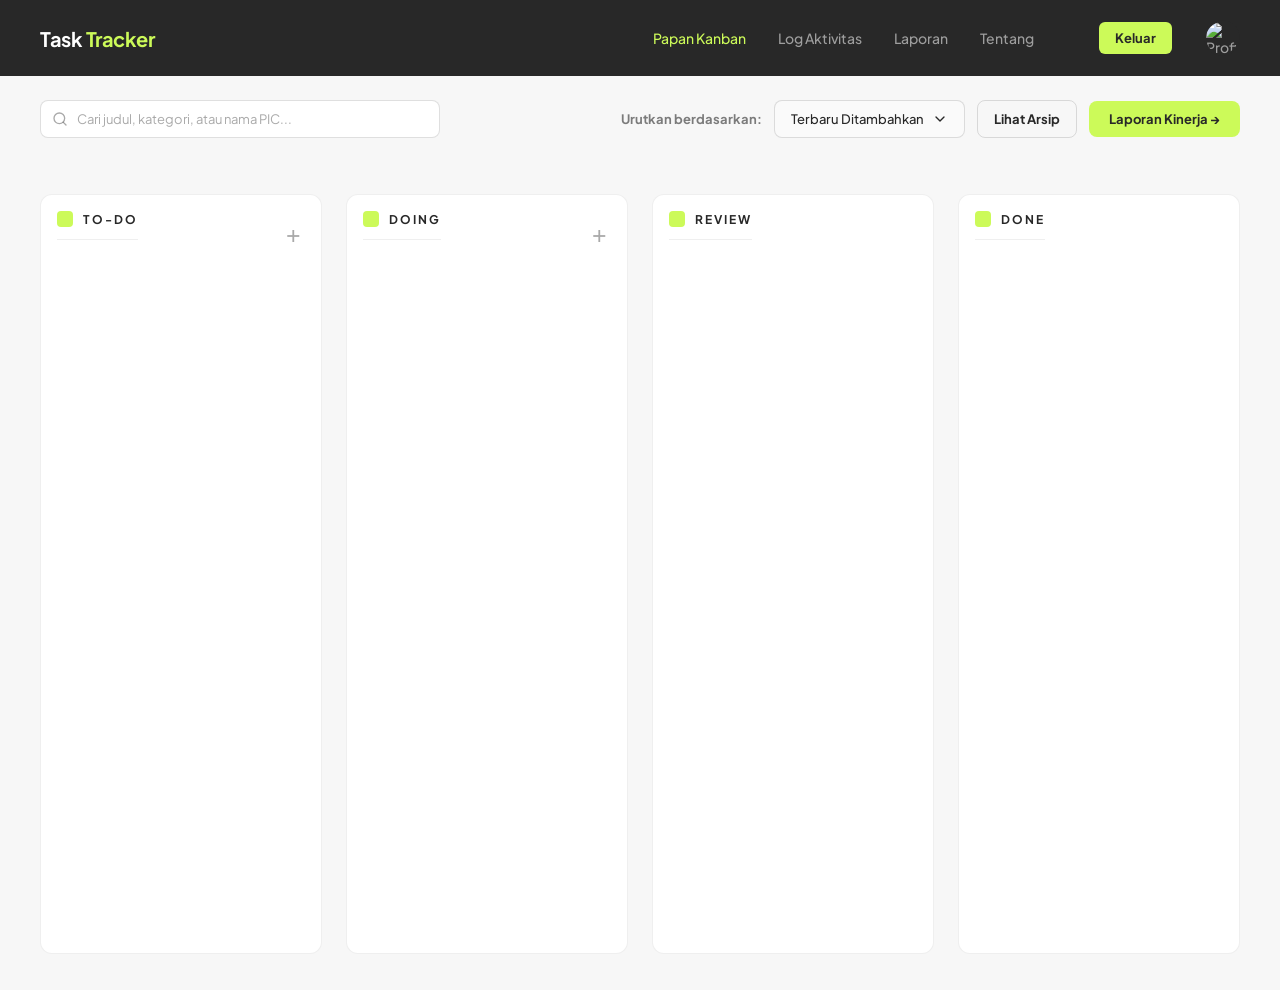
==== commit 0638e95f: "Update index.html" ====
--- a/index.html
+++ b/index.html
@@ -38,16 +38,23 @@
     </nav>
 
     <main class="board-container">
-        <div class="board-controls" style="display: flex; justify-content: space-between; align-items: center; width: 100%;">
-            <div style="display: flex; align-items: center; gap: 12px;">
+        <div class="board-controls" style="display: flex; justify-content: space-between; align-items: center; width: 100%; flex-wrap: wrap; gap: 16px; margin-bottom: 24px;">
+            
+            <div class="search-container" style="flex: 1; min-width: 280px; max-width: 400px; position: relative;">
+                <svg width="16" height="16" viewBox="0 0 24 24" fill="none" stroke="currentColor" stroke-width="2" stroke-linecap="round" stroke-linejoin="round" style="position: absolute; left: 12px; top: 50%; transform: translateY(-50%); color: rgba(40,40,40,0.4);">
+                    <circle cx="11" cy="11" r="8"></circle>
+                    <line x1="21" y1="21" x2="16.65" y2="16.65"></line>
+                </svg>
+                <input type="text" id="searchInput" placeholder="Cari judul, kategori, atau nama PIC..." onkeyup="renderPapanKanban()">
+            </div>
+
+            <div style="display: flex; align-items: center; gap: 12px; flex-wrap: wrap;">
                 <span class="control-label">Urutkan berdasarkan:</span>
                 <select id="sortSelect" class="sprout-select" onchange="renderPapanKanban()">
                     <option value="default">Terbaru Ditambahkan</option>
                     <option value="dueDate">Tenggat Waktu</option>
                     <option value="category">Kategori</option>
                 </select>
-            </div>
-            <div style="display: flex; gap: 12px;">
                 <button onclick="bukaModalArsip()" style="background-color: transparent; color: #282828; border: 1px solid rgba(40,40,40,0.15); padding: 10px 16px; border-radius: 8px; font-size: 13px; font-weight: 700; cursor: pointer;">Lihat Arsip</button>
                 <button onclick="window.location.href='report.html'" style="background-color: #CCFA59; color: #282828; border: none; padding: 10px 20px; border-radius: 8px; font-size: 13px; font-weight: 700; cursor: pointer;">Laporan Kinerja →</button>
             </div>
--- a/style.css
+++ b/style.css
@@ -1564,3 +1564,28 @@
     from { opacity: 0; transform: translateY(-10px); }
     to { opacity: 1; transform: translateY(0); }
 }
+
+/* =========================================
+   PENCARIAN (SEARCH BAR)
+========================================= */
+#searchInput {
+    width: 100%;
+    padding: 10px 16px 10px 36px; /* Jarak ekstra di kiri untuk ikon kaca pembesar */
+    border: 1px solid rgba(40,40,40,0.15);
+    border-radius: 8px;
+    background-color: #FFFFFF;
+    font-family: 'Plus Jakarta Sans', sans-serif;
+    font-size: 13px;
+    color: #282828;
+    transition: all 0.2s ease;
+}
+
+#searchInput:focus {
+    outline: none;
+    border-color: #282828;
+    box-shadow: 0 0 0 3px rgba(40, 40, 40, 0.1); /* Efek cincin saat diklik */
+}
+
+#searchInput::placeholder {
+    color: rgba(40,40,40,0.4);
+}
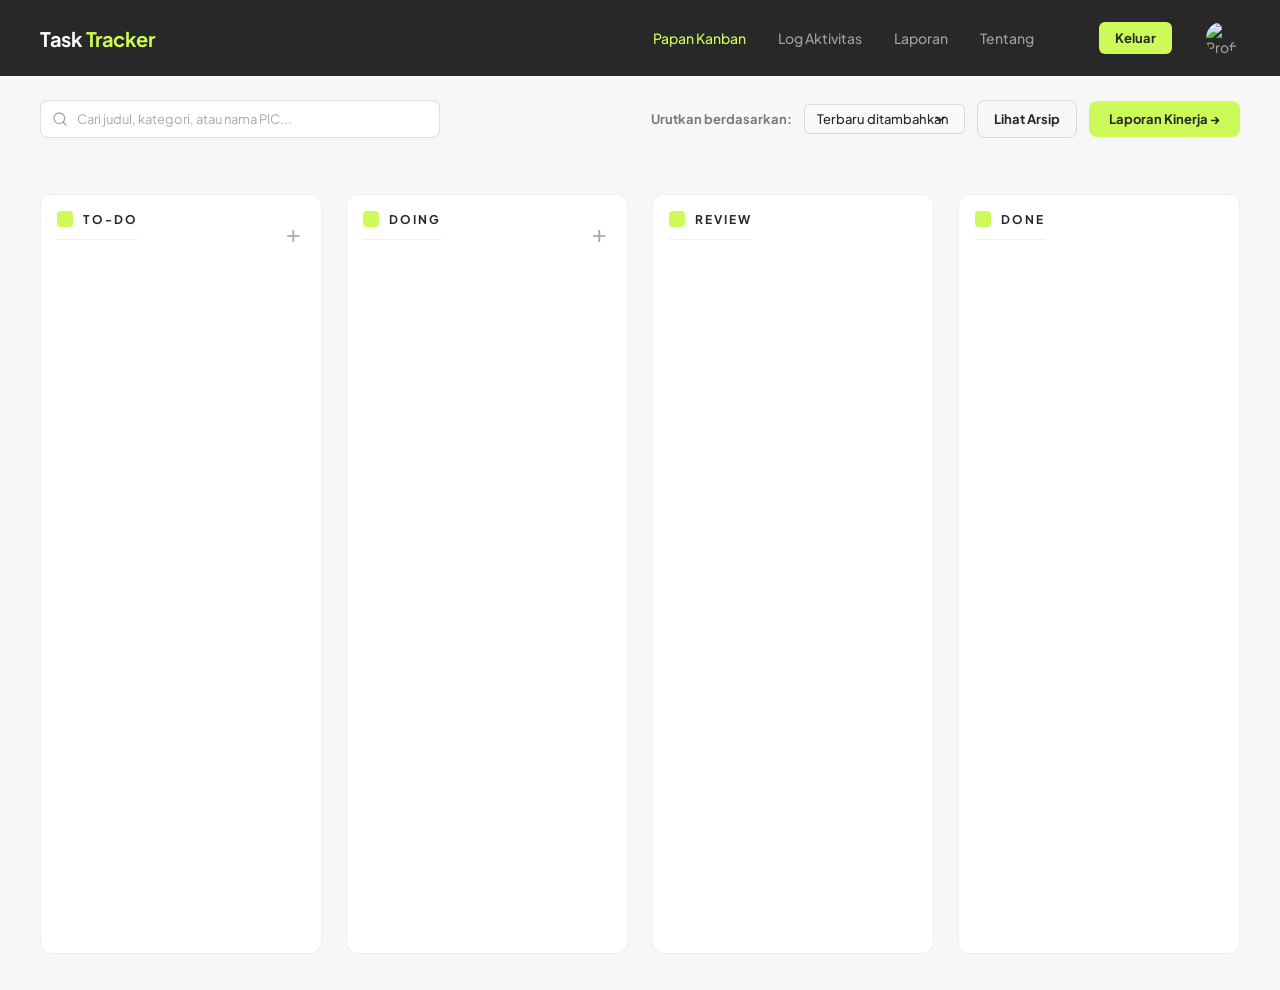
==== commit a6203811: "Update index.html" ====
--- a/index.html
+++ b/index.html
@@ -50,11 +50,12 @@
 
             <div style="display: flex; align-items: center; gap: 12px; flex-wrap: wrap;">
                 <span class="control-label">Urutkan berdasarkan:</span>
-                <select id="sortSelect" class="sprout-select" onchange="renderPapanKanban()">
-                    <option value="default">Terbaru Ditambahkan</option>
-                    <option value="dueDate">Tenggat Waktu</option>
-                    <option value="category">Kategori</option>
-                </select>
+                <select id="sortSelect" onchange="renderPapanKanban()" class="sprout-select" style="padding: 6px 12px; border-radius: 6px;">
+    <option value="newest">Terbaru ditambahkan</option>
+    <option value="dueDateAsc">Tenggat waktu (Asc)</option>
+    <option value="dueDateDesc">Tenggat waktu (Desc)</option>
+    <option value="category">Kategori</option>
+</select>
                 <button onclick="bukaModalArsip()" style="background-color: transparent; color: #282828; border: 1px solid rgba(40,40,40,0.15); padding: 10px 16px; border-radius: 8px; font-size: 13px; font-weight: 700; cursor: pointer;">Lihat Arsip</button>
                 <button onclick="window.location.href='report.html'" style="background-color: #CCFA59; color: #282828; border: none; padding: 10px 20px; border-radius: 8px; font-size: 13px; font-weight: 700; cursor: pointer;">Laporan Kinerja →</button>
             </div>
